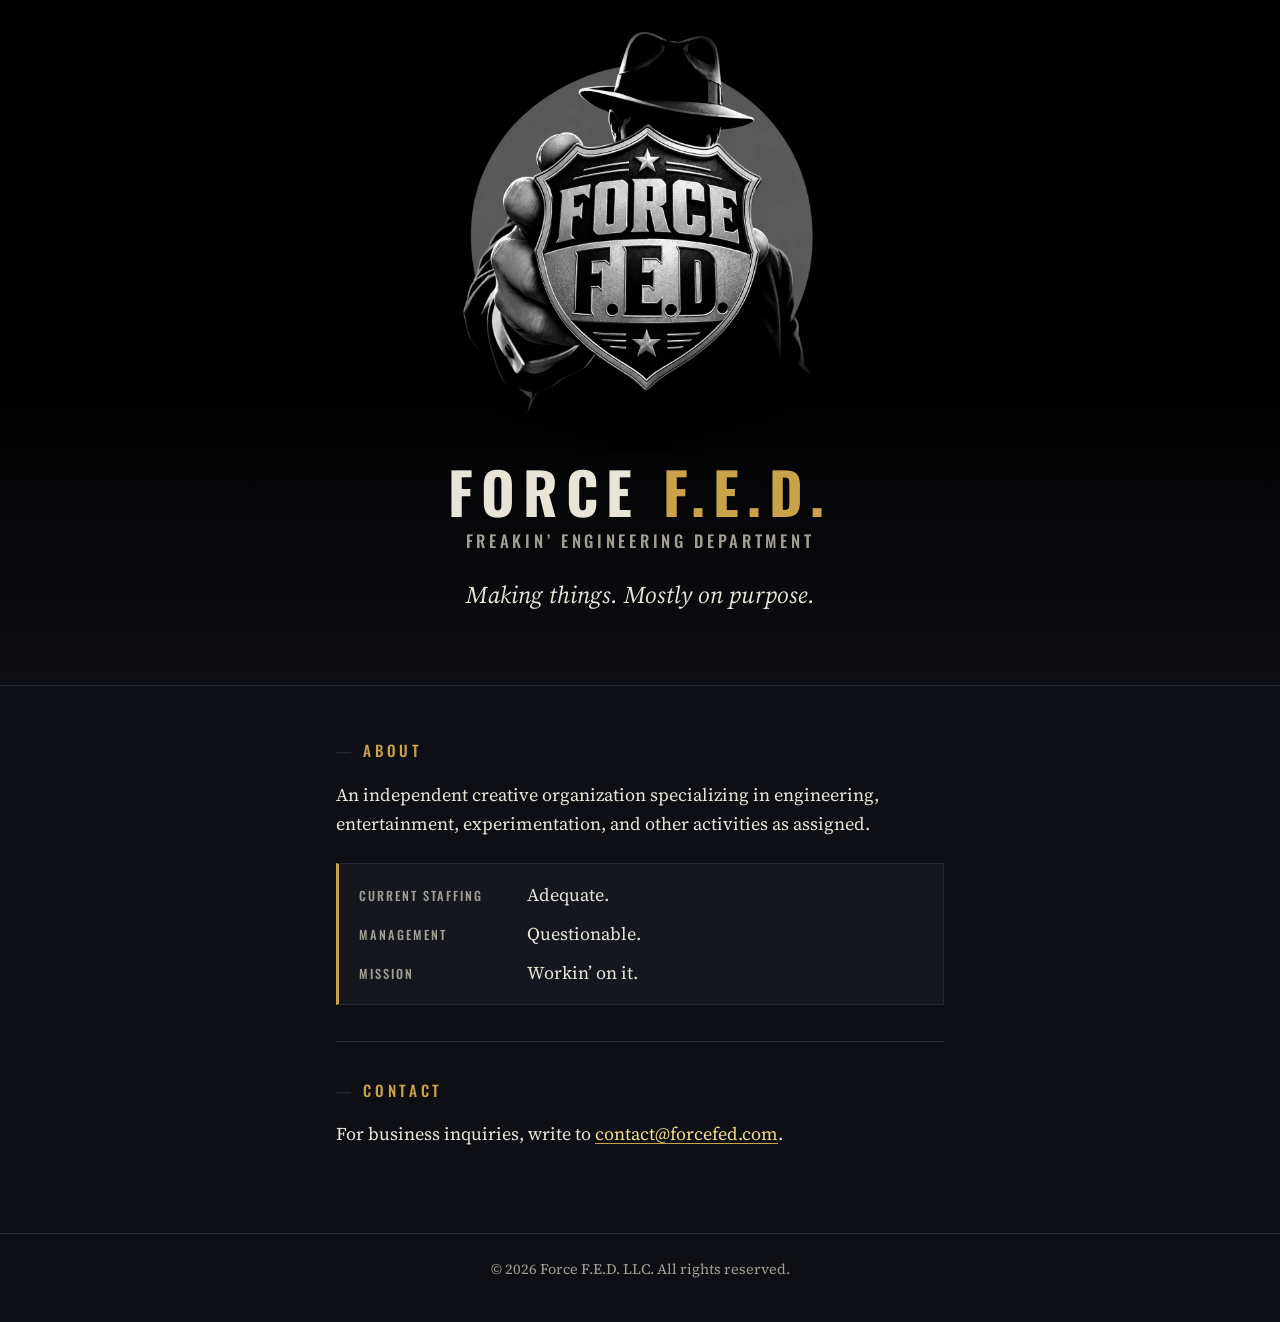
==== index.html @ 76ad7f70 "Add forcefed.com static site for GitHub Pages Single-page site for Force F.E.D. LLC: logo hero, rota" ====
<!doctype html>
<html lang="en">
<head>
  <meta charset="utf-8">
  <meta name="viewport" content="width=device-width, initial-scale=1">
  <title>Force F.E.D. LLC</title>
  <meta name="description" content="Force F.E.D. LLC, the Freakin' Engineering Department: an independent creative organization specializing in engineering, entertainment, experimentation, and other activities as assigned.">
  <link rel="icon" type="image/png" href="favicon.png">
  <link rel="apple-touch-icon" href="favicon.png">
  <link rel="canonical" href="https://forcefed.com/">
  <meta property="og:title" content="Force F.E.D. LLC">
  <meta property="og:description" content="Freakin' Engineering Department. Making things. Mostly on purpose.">
  <meta property="og:url" content="https://forcefed.com/">
  <meta property="og:image" content="https://forcefed.com/logo.webp">
  <meta property="og:type" content="website">
  <link rel="preconnect" href="https://fonts.googleapis.com">
  <link rel="preconnect" href="https://fonts.gstatic.com" crossorigin>
  <link href="https://fonts.googleapis.com/css2?family=Oswald:wght@500;700&family=Source+Serif+4:ital,opsz,wght@0,8..60,400;0,8..60,600;1,8..60,400&display=swap" rel="stylesheet">
  <link rel="stylesheet" href="styles.css?v=3">
</head>
<body>
  <header class="hero">
    <div class="hero-inner">
      <img class="logo" src="logo.webp" width="1254" height="1254" alt="Force F.E.D. badge held up by a figure in a fedora">
      <h1 class="wordmark">Force <span class="dots">F.E.D.</span></h1>
      <p class="acronym">Freakin&rsquo; Engineering Department</p>
      <p class="tagline" id="tagline">Making things. Mostly on purpose.</p>
    </div>
  </header>

  <main>
    <section class="section" id="about">
      <h2>About</h2>
      <p>
        An independent creative organization specializing in engineering, entertainment,
        experimentation, and other activities as assigned.
      </p>
      <dl class="facts">
        <div><dt>Current staffing</dt><dd>Adequate.</dd></div>
        <div><dt>Management</dt><dd>Questionable.</dd></div>
        <div><dt>Mission</dt><dd>Workin&rsquo; on it.</dd></div>
      </dl>
    </section>

    <section class="section" id="contact">
      <h2>Contact</h2>
      <p>
        For business inquiries, write to
        <a href="mailto:contact@forcefed.com">contact@forcefed.com</a>.
      </p>
    </section>
  </main>

  <footer class="footer">
    <p>&copy; <span id="year">2026</span> Force F.E.D. LLC. All rights reserved.</p>
  </footer>

  <script>
    document.getElementById('year').textContent = new Date().getFullYear();

    // Rotating taglines: the first always leads a cycle; the rest are shuffled
    // without replacement until all have shown, then the cycle restarts.
    (function () {
      var TAGLINES = [
        "Making things. Mostly on purpose.",
        "Setting standards nobody asked for.",
        "We've thought of everything. Except that.",
        "Excellence through trial, error, and denial.",
        "Our brilliance speaks for itself. Non-stop.",
        "Confidence far exceeding expectations.",
        "Our reputation precedes us. We apologize.",
        "We have a plan. It's adorable.",
        "If it ain't broke, we can fix it.",
        "Overengineering the unnecessary since day one.",
        "Please remain impressed.",
        "We're so great, we take our breath away.",
        "Officially recognized by ourselves.",
        "We mostly know exactly what we're doing. Mostly.",
        "No idea too small to overcomplicate.",
        "A proud tradition of recent accomplishments.",
        "Pioneering solutions to imaginary problems.",
        "Exceeding our own low expectations."
      ];
      var HOLD_MS = 10000;
      var FADE_MS = 600;

      var el = document.getElementById('tagline');
      var queue = [];

      function shuffle(arr) {
        for (var i = arr.length - 1; i > 0; i--) {
          var j = Math.floor(Math.random() * (i + 1));
          var t = arr[i]; arr[i] = arr[j]; arr[j] = t;
        }
        return arr;
      }

      function nextCycle() {
        queue = [TAGLINES[0]].concat(shuffle(TAGLINES.slice(1)));
      }

      function next() {
        if (queue.length === 0) nextCycle();
        return queue.shift();
      }

      // The first tagline is already in the HTML; consume it so the cycle continues from it.
      nextCycle();
      queue.shift();

      var reduceMotion = window.matchMedia &&
        window.matchMedia('(prefers-reduced-motion: reduce)').matches;

      function show(text) {
        if (reduceMotion) { el.textContent = text; return; }
        el.classList.add('is-fading');
        setTimeout(function () {
          el.textContent = text;
          el.classList.remove('is-fading');
        }, FADE_MS);
      }

      setInterval(function () { show(next()); }, HOLD_MS);
    })();
  </script>
</body>
</html>
---- styles.css ----
:root {
  --bg: #0e0f14;
  --bg-elev: #15171f;
  --ink: #e8e4d8;
  --ink-muted: #a39f94;
  --brass: #c9a24a;
  --brass-bright: #f3dc8f;
  --line: #262933;
  --serif: "Source Serif 4", Georgia, "Times New Roman", serif;
  --display: "Oswald", "Arial Narrow", Impact, sans-serif;
}

* { box-sizing: border-box; }

html { color-scheme: dark; }

body {
  margin: 0;
  background: var(--bg);
  color: var(--ink);
  font-family: var(--serif);
  font-size: 1.125rem;
  line-height: 1.65;
  -webkit-font-smoothing: antialiased;
}

a { color: var(--brass-bright); text-decoration-color: var(--brass); text-underline-offset: 3px; }
a:hover { color: #fff; }

/* Hero */
.hero {
  position: relative;
  padding: 2rem 1rem 3rem;
  text-align: center;
  background: linear-gradient(180deg, #000 0%, #000 55%, var(--bg) 100%);
  border-bottom: 1px solid var(--line);
}
.hero-inner { max-width: 44rem; margin: 0 auto; }

.logo {
  display: block;
  width: min(420px, 86vw);
  height: auto;
  margin: 0 auto .5rem;
  -webkit-mask-image: radial-gradient(circle at 50% 50%, #000 60%, transparent 74%);
          mask-image: radial-gradient(circle at 50% 50%, #000 60%, transparent 74%);
}

.wordmark {
  font-family: var(--display);
  font-weight: 700;
  font-size: clamp(2.2rem, 7vw, 3.6rem);
  letter-spacing: .14em;
  text-transform: uppercase;
  margin: 0 0 .25rem;
  line-height: 1.1;
}
.wordmark .dots { color: var(--brass); }

.acronym {
  margin: 0;
  font-family: var(--display);
  font-weight: 500;
  font-size: clamp(.85rem, 2.4vw, 1.05rem);
  letter-spacing: .22em;
  text-transform: uppercase;
  color: var(--ink-muted);
}

.tagline {
  margin: 1.25rem auto 0;
  max-width: 30rem;
  min-height: 2.6em;
  transition: opacity .6s ease;
  font-size: clamp(1.15rem, 3vw, 1.5rem);
  font-style: italic;
  color: var(--ink);
}

/* Sections */
main { max-width: 40rem; margin: 0 auto; padding: 1rem 1rem 3rem; }

.section { padding: 2.25rem 0; border-bottom: 1px solid var(--line); }
.section:last-child { border-bottom: 0; }

h2 {
  font-family: var(--display);
  font-weight: 500;
  font-size: .95rem;
  letter-spacing: .24em;
  text-transform: uppercase;
  color: var(--brass);
  margin: 0 0 1rem;
}
h2::before { content: "\2014\00a0"; color: var(--line); }

p { margin: 0 0 1rem; }
p:last-child { margin-bottom: 0; }

/* Footer */
.tagline.is-fading { opacity: 0; }

@media (prefers-reduced-motion: reduce) {
  .tagline { transition: none; }
}

.facts {
  margin: 1.5rem 0 0;
  padding: 1rem 1.25rem;
  background: var(--bg-elev);
  border: 1px solid var(--line);
  border-left: 3px solid var(--brass);
  display: grid;
  gap: .6rem;
}
.facts div { display: grid; grid-template-columns: 10rem 1fr; gap: .5rem; align-items: baseline; }
.facts dt {
  font-family: var(--display);
  font-weight: 500;
  font-size: .78rem;
  letter-spacing: .16em;
  text-transform: uppercase;
  color: var(--ink-muted);
}
.facts dd { margin: 0; }

@media (max-width: 480px) {
  .facts div { grid-template-columns: 1fr; gap: .1rem; }
}

/* Footer */
.footer {
  border-top: 1px solid var(--line);
  padding: 1.5rem 1rem 2.5rem;
  text-align: center;
  color: var(--ink-muted);
  font-size: .9rem;
}
.footer p { margin: 0; }
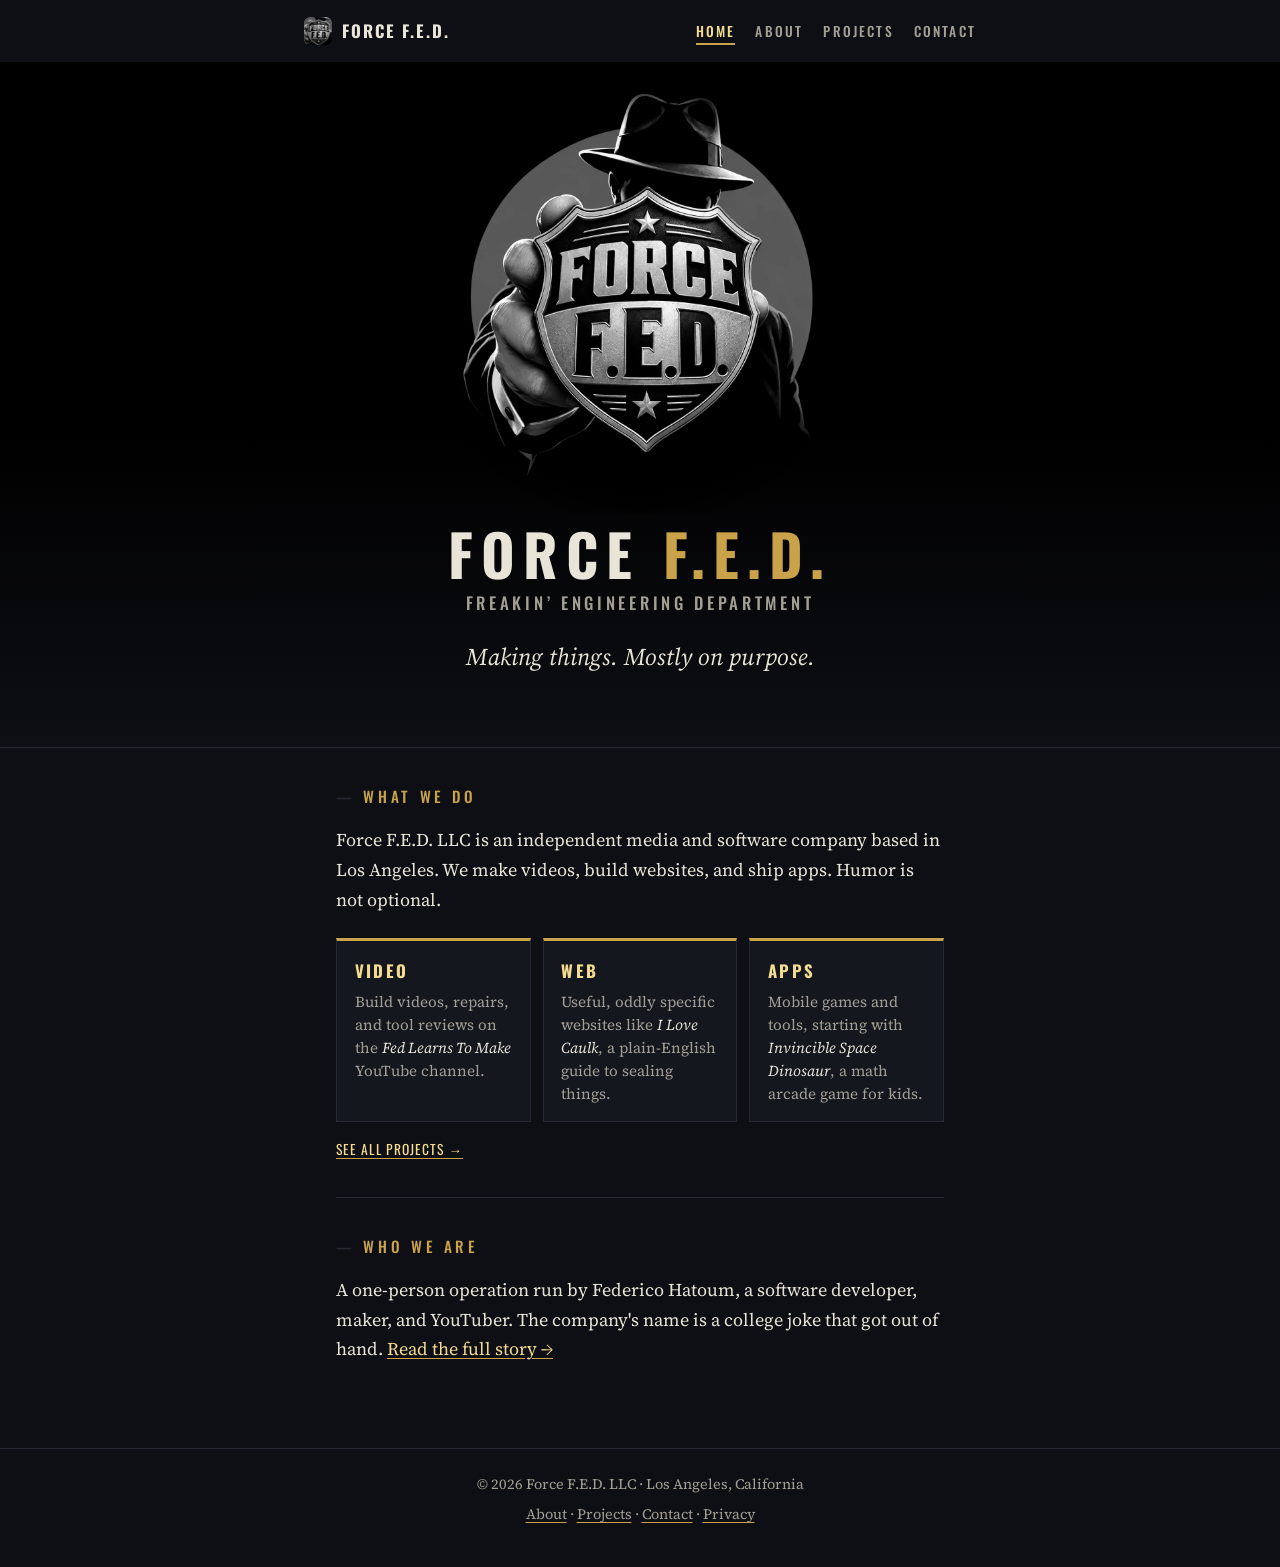
==== commit 1c09a219: "Add About, Projects, Contact and Privacy pages with shared nav Expands the site beyond the landing p" ====
--- a/index.html
+++ b/index.html
@@ -4,24 +4,37 @@
   <meta charset="utf-8">
   <meta name="viewport" content="width=device-width, initial-scale=1">
   <title>Force F.E.D. LLC</title>
-  <meta name="description" content="Force F.E.D. LLC, the Freakin' Engineering Department: an independent creative organization specializing in engineering, entertainment, experimentation, and other activities as assigned.">
-  <link rel="icon" type="image/png" href="favicon.png">
-  <link rel="apple-touch-icon" href="favicon.png">
+  <meta name="description" content="Force F.E.D. LLC, the Freakin' Engineering Department: an independent media and software company in Los Angeles making videos, websites, and apps.">
+  <link rel="icon" type="image/png" href="/favicon.png">
+  <link rel="apple-touch-icon" href="/favicon.png">
   <link rel="canonical" href="https://forcefed.com/">
   <meta property="og:title" content="Force F.E.D. LLC">
-  <meta property="og:description" content="Freakin' Engineering Department. Making things. Mostly on purpose.">
+  <meta property="og:description" content="Force F.E.D. LLC, the Freakin' Engineering Department: an independent media and software company in Los Angeles making videos, websites, and apps.">
   <meta property="og:url" content="https://forcefed.com/">
   <meta property="og:image" content="https://forcefed.com/logo.webp">
   <meta property="og:type" content="website">
   <link rel="preconnect" href="https://fonts.googleapis.com">
   <link rel="preconnect" href="https://fonts.gstatic.com" crossorigin>
   <link href="https://fonts.googleapis.com/css2?family=Oswald:wght@500;700&family=Source+Serif+4:ital,opsz,wght@0,8..60,400;0,8..60,600;1,8..60,400&display=swap" rel="stylesheet">
-  <link rel="stylesheet" href="styles.css?v=3">
+  <link rel="stylesheet" href="/styles.css?v=4">
 </head>
 <body>
+  <nav class="nav" aria-label="Main">
+    <a class="nav-brand" href="/">
+      <img src="/favicon.png" width="28" height="28" alt="">
+      <span>Force <span class="dots">F.E.D.</span></span>
+    </a>
+    <ul class="nav-links">
+      <li><a href="/" aria-current="page">Home</a></li>
+      <li><a href="/about/">About</a></li>
+      <li><a href="/projects/">Projects</a></li>
+      <li><a href="/contact/">Contact</a></li>
+    </ul>
+  </nav>
+
   <header class="hero">
     <div class="hero-inner">
-      <img class="logo" src="logo.webp" width="1254" height="1254" alt="Force F.E.D. badge held up by a figure in a fedora">
+      <img class="logo" src="/logo.webp" width="1254" height="1254" alt="Force F.E.D. badge held up by a figure in a fedora">
       <h1 class="wordmark">Force <span class="dots">F.E.D.</span></h1>
       <p class="acronym">Freakin&rsquo; Engineering Department</p>
       <p class="tagline" id="tagline">Making things. Mostly on purpose.</p>
@@ -29,35 +42,53 @@
   </header>
 
   <main>
-    <section class="section" id="about">
-      <h2>About</h2>
+    <section class="section">
+      <h2>What we do</h2>
       <p>
-        An independent creative organization specializing in engineering, entertainment,
-        experimentation, and other activities as assigned.
+        Force F.E.D. LLC is an independent media and software company based in Los Angeles.
+        We make videos, build websites, and ship apps. Humor is not optional.
       </p>
-      <dl class="facts">
-        <div><dt>Current staffing</dt><dd>Adequate.</dd></div>
-        <div><dt>Management</dt><dd>Questionable.</dd></div>
-        <div><dt>Mission</dt><dd>Workin&rsquo; on it.</dd></div>
-      </dl>
+      <div class="pillars">
+        <a class="pillar" href="/projects/#fed-learns-to-make">
+          <h3>Video</h3>
+          <p>Build videos, repairs, and tool reviews on the <em>Fed Learns To Make</em> YouTube channel.</p>
+        </a>
+        <a class="pillar" href="/projects/#i-love-caulk">
+          <h3>Web</h3>
+          <p>Useful, oddly specific websites like <em>I Love Caulk</em>, a plain-English guide to sealing things.</p>
+        </a>
+        <a class="pillar" href="/projects/#invincible-space-dinosaur">
+          <h3>Apps</h3>
+          <p>Mobile games and tools, starting with <em>Invincible Space Dinosaur</em>, a math arcade game for kids.</p>
+        </a>
+      </div>
+      <p class="more"><a href="/projects/">See all projects &rarr;</a></p>
     </section>
 
-    <section class="section" id="contact">
-      <h2>Contact</h2>
+    <section class="section">
+      <h2>Who we are</h2>
       <p>
-        For business inquiries, write to
-        <a href="mailto:contact@forcefed.com">contact@forcefed.com</a>.
+        A one-person operation run by Federico Hatoum, a software developer, maker, and
+        YouTuber. The company's name is a college joke that got out of hand.
+        <a href="/about/">Read the full story &rarr;</a>
       </p>
     </section>
   </main>
 
   <footer class="footer">
-    <p>&copy; <span id="year">2026</span> Force F.E.D. LLC. All rights reserved.</p>
+    <p>&copy; <span class="year">2026</span> Force F.E.D. LLC &middot; Los Angeles, California</p>
+    <p class="footer-links">
+      <a href="/about/">About</a> &middot;
+      <a href="/projects/">Projects</a> &middot;
+      <a href="/contact/">Contact</a> &middot;
+      <a href="/privacy/">Privacy</a>
+    </p>
   </footer>
+  <script>
+    document.querySelectorAll('.year').forEach(function (e) { e.textContent = new Date().getFullYear(); });
+  </script>
 
   <script>
-    document.getElementById('year').textContent = new Date().getFullYear();
-
     // Rotating taglines: the first always leads a cycle; the rest are shuffled
     // without replacement until all have shown, then the cycle restarts.
     (function () {
@@ -88,7 +119,7 @@
       var queue = [];
 
       function shuffle(arr) {
-        for (var i = arr.length - 1; i > 0; i--) {
+        for (var i = arr.length - 1; i> 0; i--) {
           var j = Math.floor(Math.random() * (i + 1));
           var t = arr[i]; arr[i] = arr[j]; arr[j] = t;
         }
--- a/styles.css
+++ b/styles.css
@@ -78,7 +78,7 @@
 }
 
 /* Sections */
-main { max-width: 40rem; margin: 0 auto; padding: 1rem 1rem 3rem; }
+main { max-width: 40rem; margin: 0 auto; padding: 0 1rem 3rem; }
 
 .section { padding: 2.25rem 0; border-bottom: 1px solid var(--line); }
 .section:last-child { border-bottom: 0; }
@@ -137,3 +137,159 @@
   font-size: .9rem;
 }
 .footer p { margin: 0; }
+
+/* Navigation */
+.nav {
+  display: flex;
+  align-items: center;
+  justify-content: space-between;
+  gap: 1rem;
+  max-width: 44rem;
+  margin: 0 auto;
+  padding: 1rem 1rem;
+}
+.nav-brand {
+  display: inline-flex;
+  align-items: center;
+  gap: .6rem;
+  font-family: var(--display);
+  font-weight: 700;
+  font-size: 1.05rem;
+  letter-spacing: .12em;
+  text-transform: uppercase;
+  color: var(--ink);
+  text-decoration: none;
+}
+.nav-brand img { border-radius: 6px; }
+.nav-links {
+  list-style: none;
+  display: flex;
+  gap: 1.25rem;
+  margin: 0;
+  padding: 0;
+}
+.nav-links a {
+  font-family: var(--display);
+  font-weight: 500;
+  font-size: .85rem;
+  letter-spacing: .16em;
+  text-transform: uppercase;
+  color: var(--ink-muted);
+  text-decoration: none;
+  padding-bottom: .15rem;
+  border-bottom: 2px solid transparent;
+}
+.nav-links a:hover { color: var(--ink); }
+.nav-links a[aria-current="page"] { color: var(--brass-bright); border-bottom-color: var(--brass); }
+@media (max-width: 480px) {
+  .nav { flex-direction: column; gap: .75rem; }
+  .nav-links { gap: 1rem; }
+}
+
+/* Inner page header */
+.page-head {
+  max-width: 40rem;
+  margin: 0 auto;
+  padding: 2.5rem 1rem 1rem;
+  border-bottom: 1px solid var(--line);
+}
+.page-head h1 {
+  font-family: var(--display);
+  font-weight: 700;
+  font-size: clamp(2rem, 6vw, 3rem);
+  letter-spacing: .1em;
+  text-transform: uppercase;
+  margin: 0 0 .25rem;
+  line-height: 1.1;
+}
+.page-head .lede { margin: 0; font-style: italic; color: var(--ink-muted); font-size: 1.15rem; }
+
+/* Pillars on the home page */
+.pillars {
+  display: grid;
+  grid-template-columns: repeat(3, 1fr);
+  gap: .75rem;
+  margin: 1.5rem 0 1rem;
+}
+.pillar {
+  display: block;
+  padding: 1rem 1.1rem;
+  background: var(--bg-elev);
+  border: 1px solid var(--line);
+  border-top: 3px solid var(--brass);
+  color: var(--ink);
+  text-decoration: none;
+  transition: border-color .2s ease, transform .2s ease;
+}
+.pillar:hover { border-color: var(--brass); transform: translateY(-2px); color: var(--ink); }
+.pillar h3 {
+  font-family: var(--display);
+  font-weight: 700;
+  font-size: 1.05rem;
+  letter-spacing: .14em;
+  text-transform: uppercase;
+  margin: 0 0 .4rem;
+  color: var(--brass-bright);
+}
+.pillar p { margin: 0; font-size: .95rem; line-height: 1.5; color: var(--ink-muted); }
+.pillar em { color: var(--ink); }
+.more { font-family: var(--display); letter-spacing: .08em; text-transform: uppercase; font-size: .85rem; }
+@media (max-width: 640px) { .pillars { grid-template-columns: 1fr; } }
+
+/* Projects */
+.project {
+  max-width: 40rem;
+  margin: 0 auto;
+  padding: 2.25rem 0;
+  border-bottom: 1px solid var(--line);
+}
+.project:last-child { border-bottom: 0; }
+.project h2 {
+  font-family: var(--display);
+  font-weight: 700;
+  font-size: 1.75rem;
+  letter-spacing: .06em;
+  text-transform: none;
+  color: var(--ink);
+  margin: .5rem 0 .75rem;
+}
+.project h2::before { content: none; }
+.project-meta { display: flex; flex-wrap: wrap; gap: .4rem; }
+.chip {
+  font-family: var(--display);
+  font-weight: 500;
+  font-size: .72rem;
+  letter-spacing: .14em;
+  text-transform: uppercase;
+  color: var(--ink-muted);
+  border: 1px solid var(--line);
+  padding: .15rem .55rem;
+  border-radius: 999px;
+}
+.chip-soon { color: var(--brass-bright); border-color: var(--brass); }
+.project-links { display: flex; flex-wrap: wrap; align-items: center; gap: 1.25rem; margin-top: 1.25rem; }
+
+.button {
+  display: inline-block;
+  font-family: var(--display);
+  font-weight: 500;
+  font-size: .85rem;
+  letter-spacing: .14em;
+  text-transform: uppercase;
+  color: #0e0f14;
+  background: var(--brass);
+  padding: .6rem 1.1rem;
+  text-decoration: none;
+  border-radius: 3px;
+}
+.button:hover { background: var(--brass-bright); color: #0e0f14; }
+
+/* Contact & prose */
+.contact-facts { margin-bottom: 1.5rem; }
+.contact-facts div { grid-template-columns: 11rem 1fr; }
+.prose h2 { margin-top: 2rem; }
+.prose h2::before { content: none; }
+
+.footer-links { margin-top: .4rem !important; }
+.footer-links a { color: var(--ink-muted); }
+.footer-links a:hover { color: var(--ink); }
